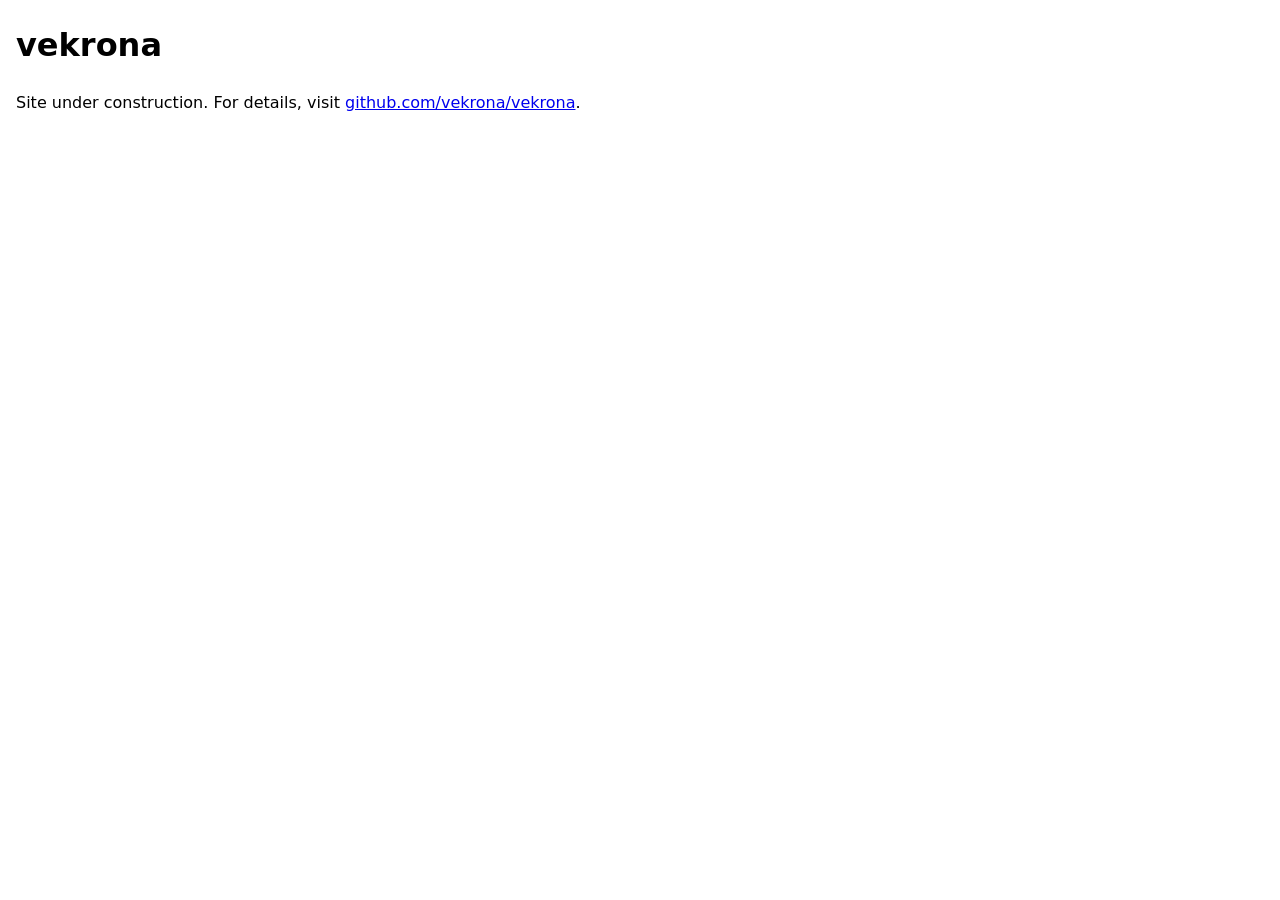
==== index.html @ fc427e29 "Bootstrap static site" ====
<!doctype html>
<html lang="en">
<head>
	<meta charset="utf-8">
	<meta name="viewport" content="width=device-width, initial-scale=1">
	<title>vekrona</title>
	<link rel="stylesheet" href="assets/css/site.css">
</head>
<body>
	<h1>vekrona</h1>
	<p>Site under construction. For details, visit <a href="https://github.com/vekrona/vekrona">github.com/vekrona/vekrona</a>.</p>
</body>
</html>
---- assets/css/site.css ----
:root {
	color-scheme: dark light;
}

body {
	font-family: system-ui, sans-serif;
	margin: 1rem;
	padding: 0;
	line-height: 1.5;
}
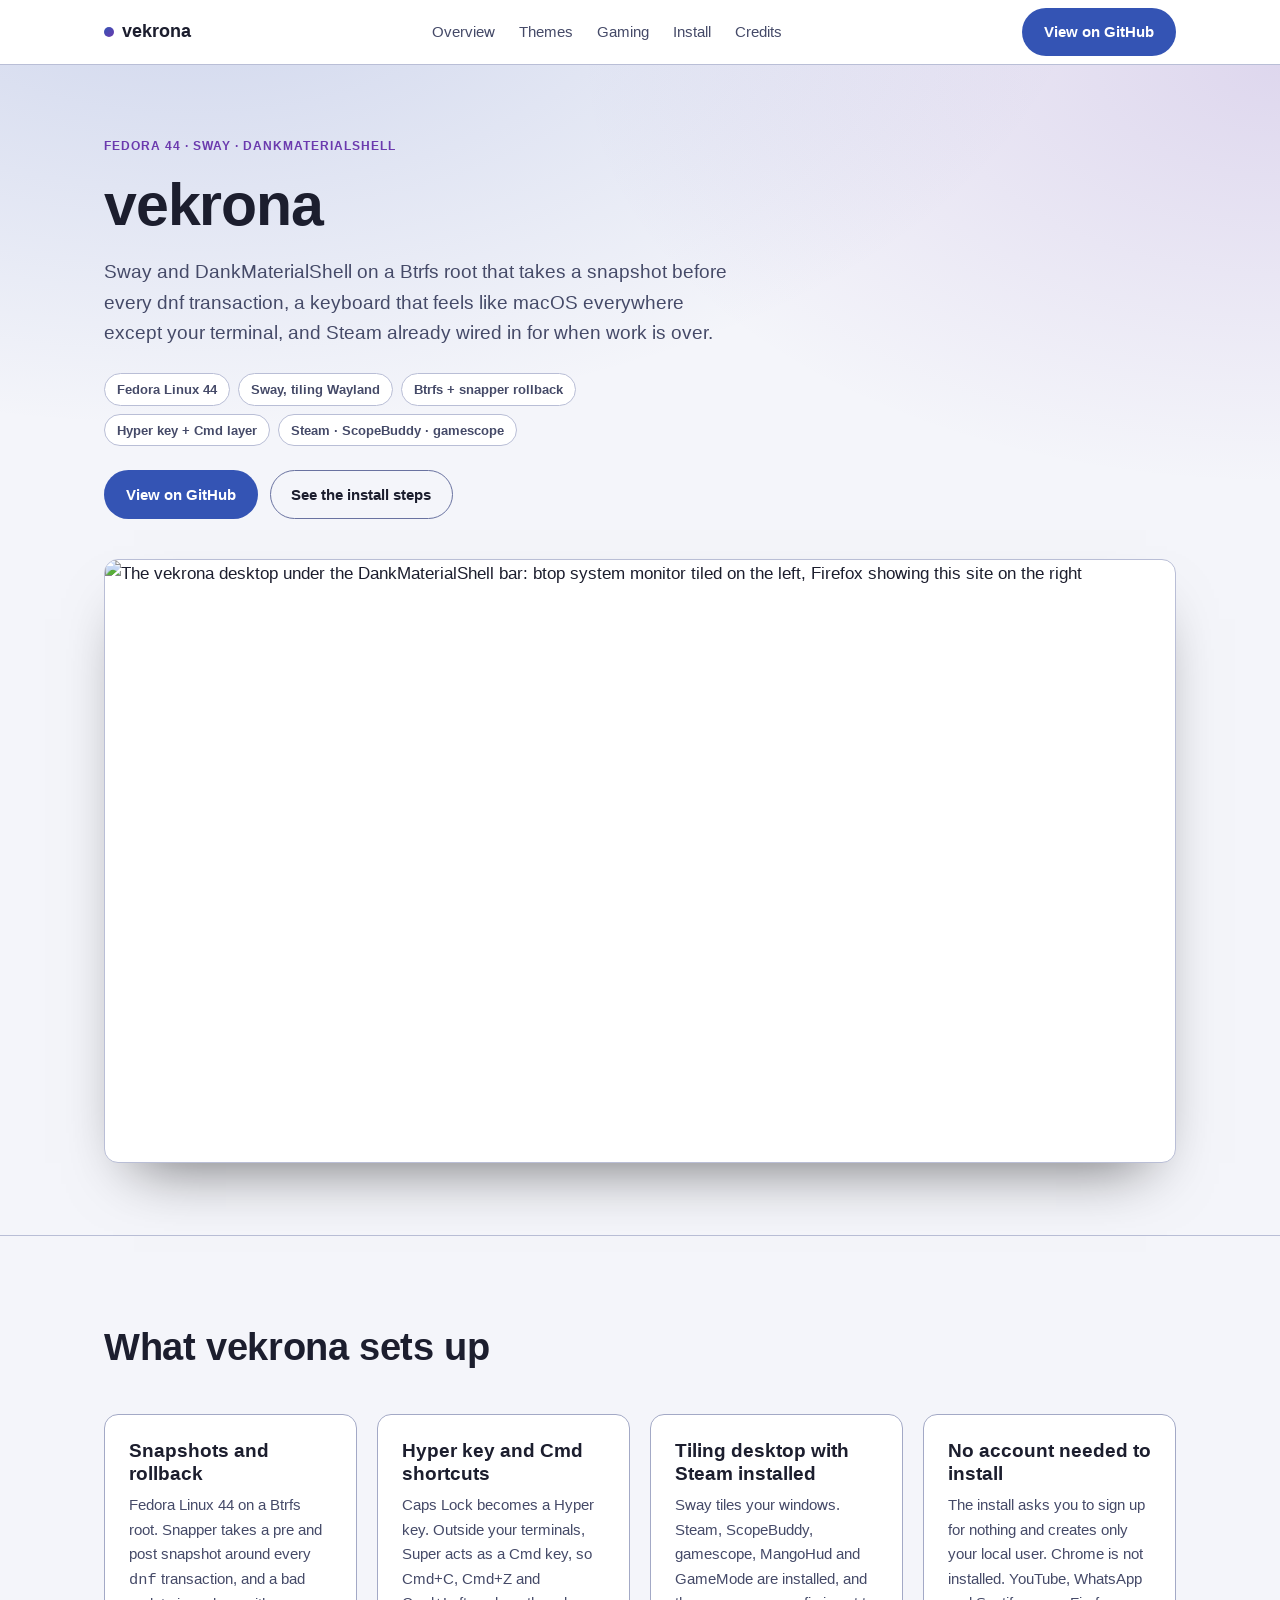
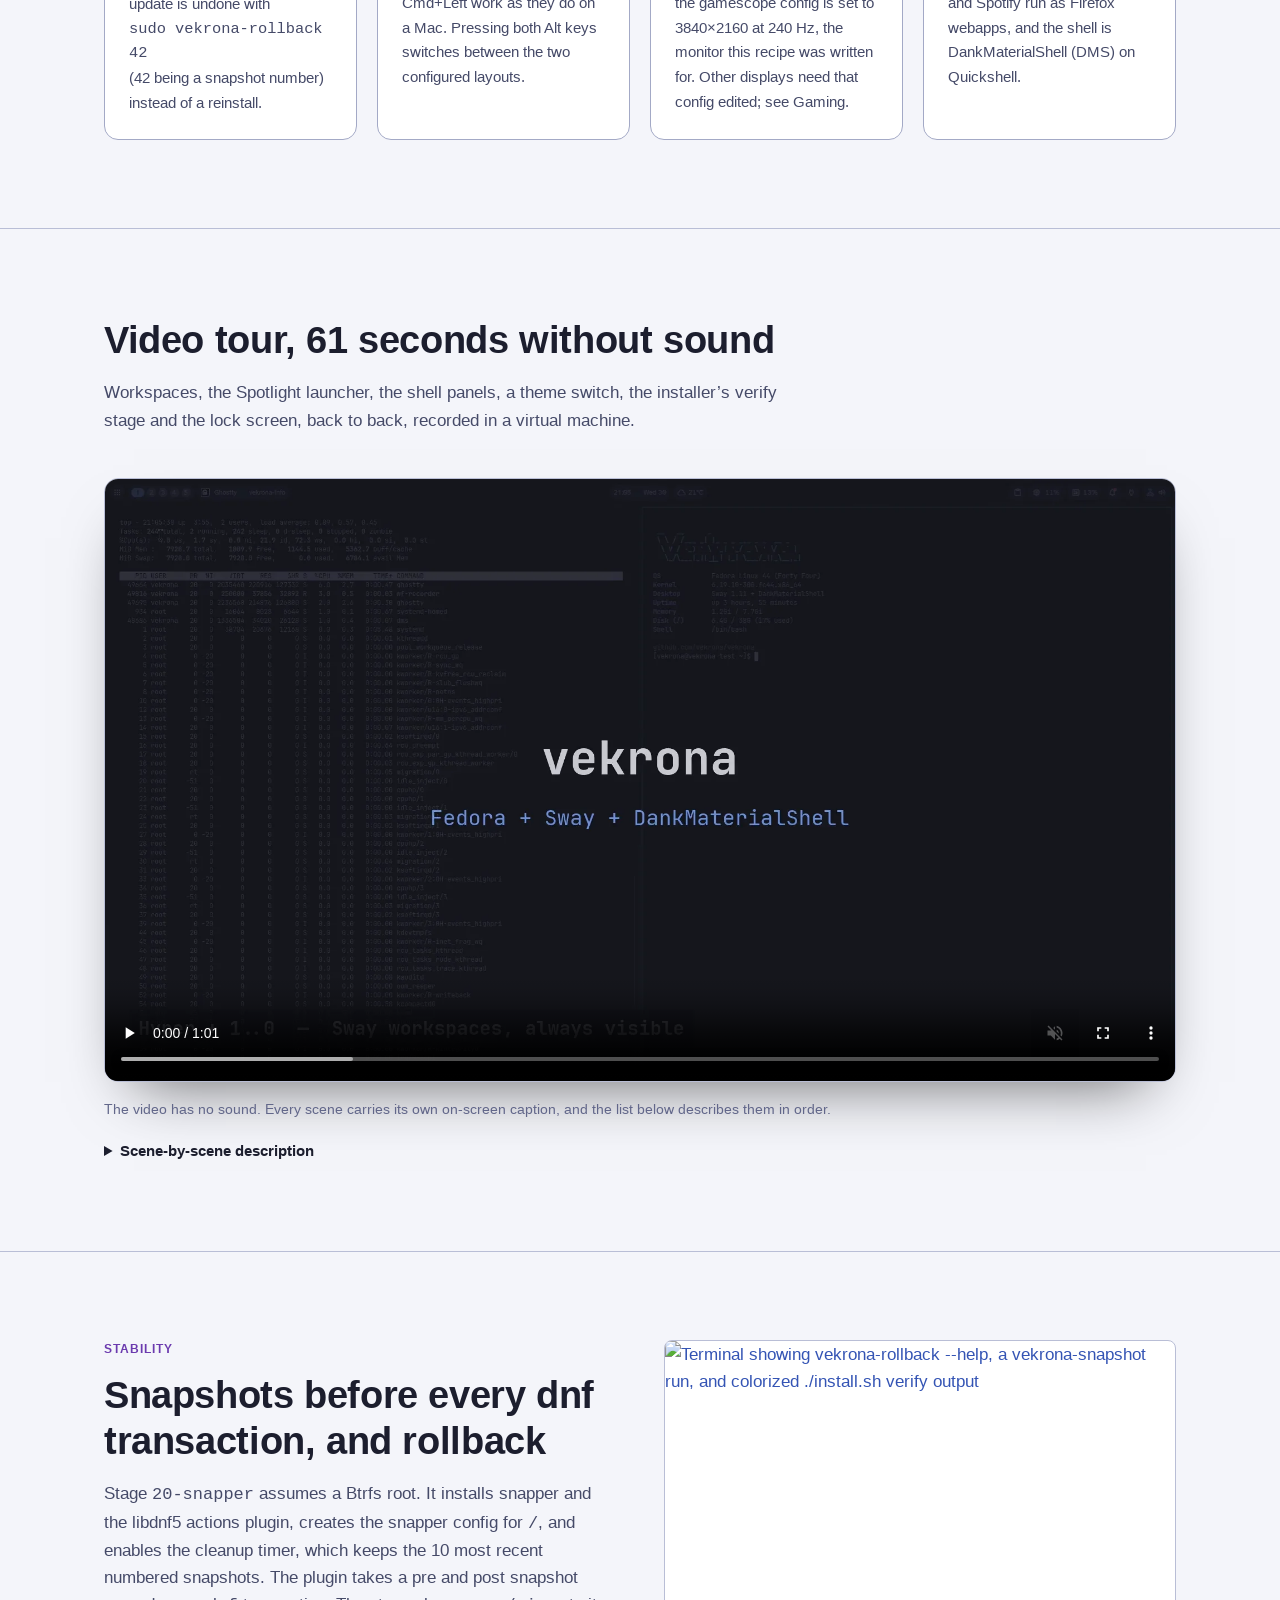
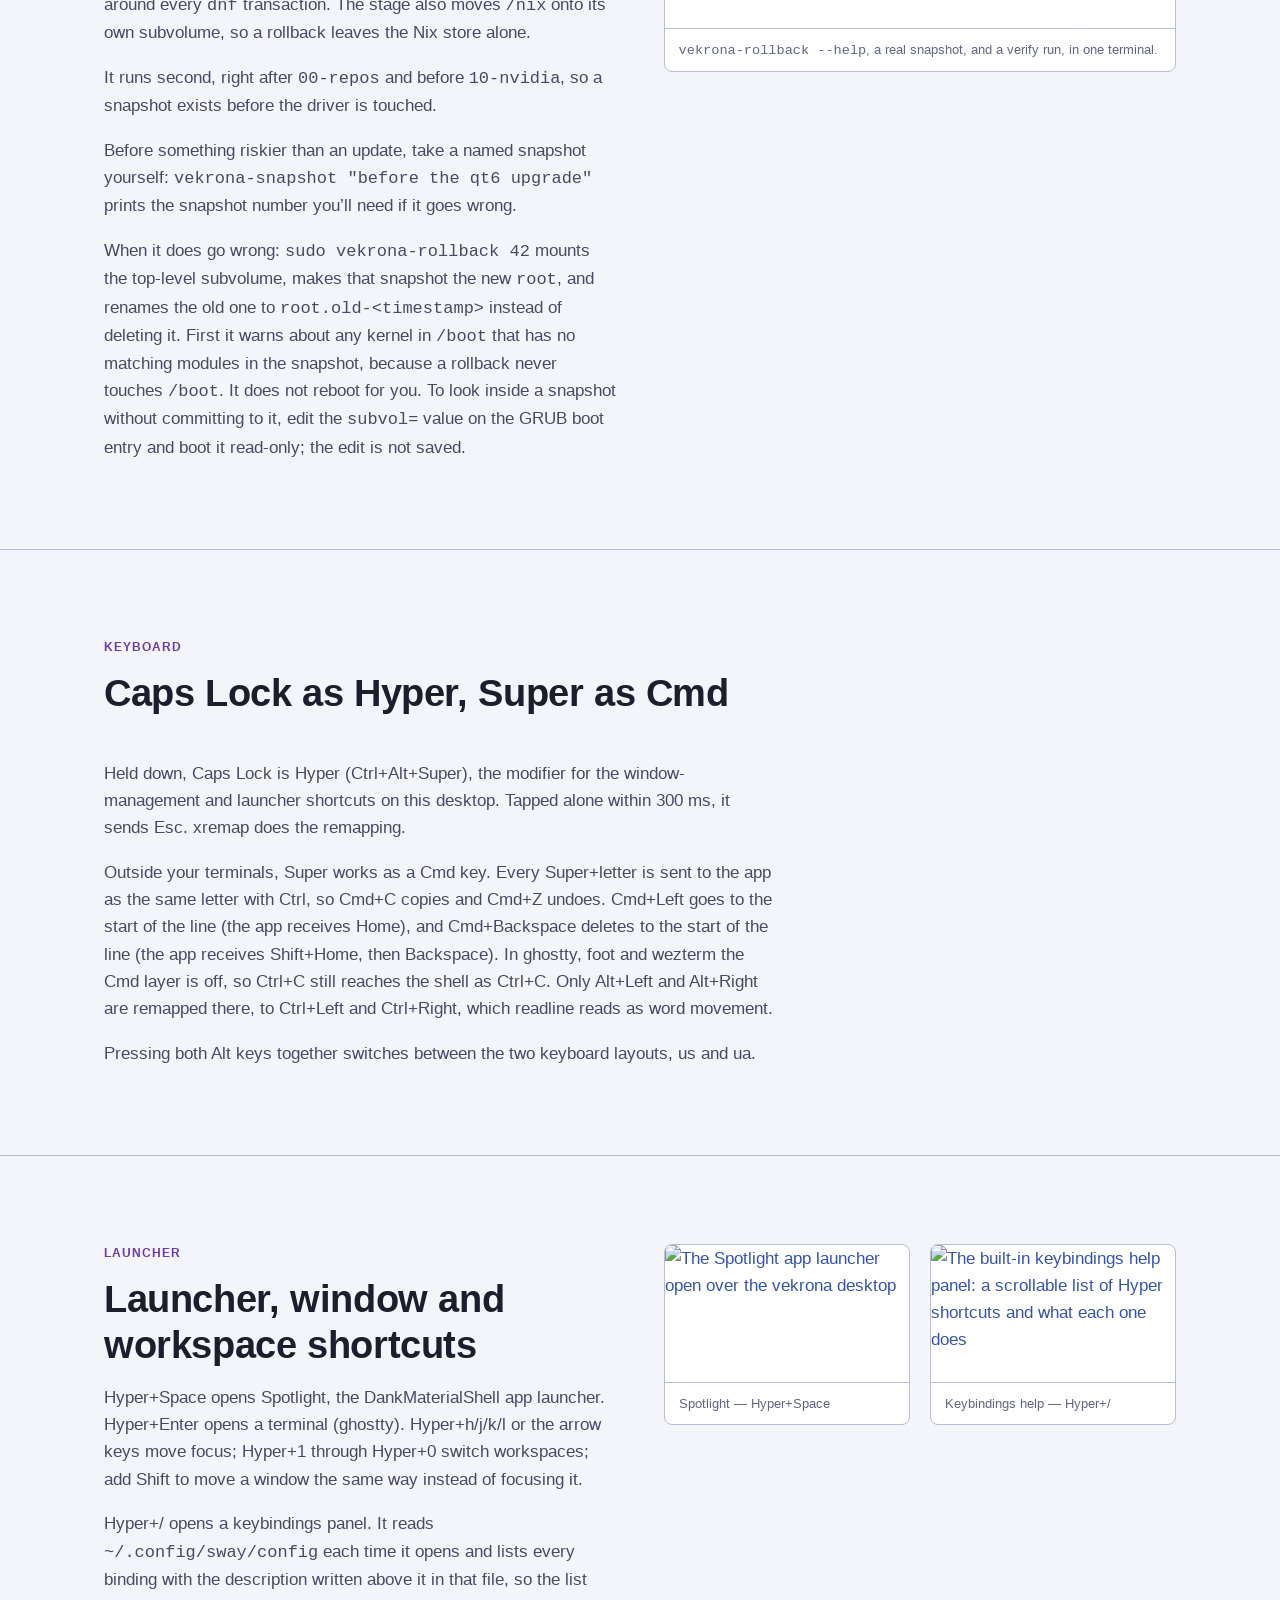
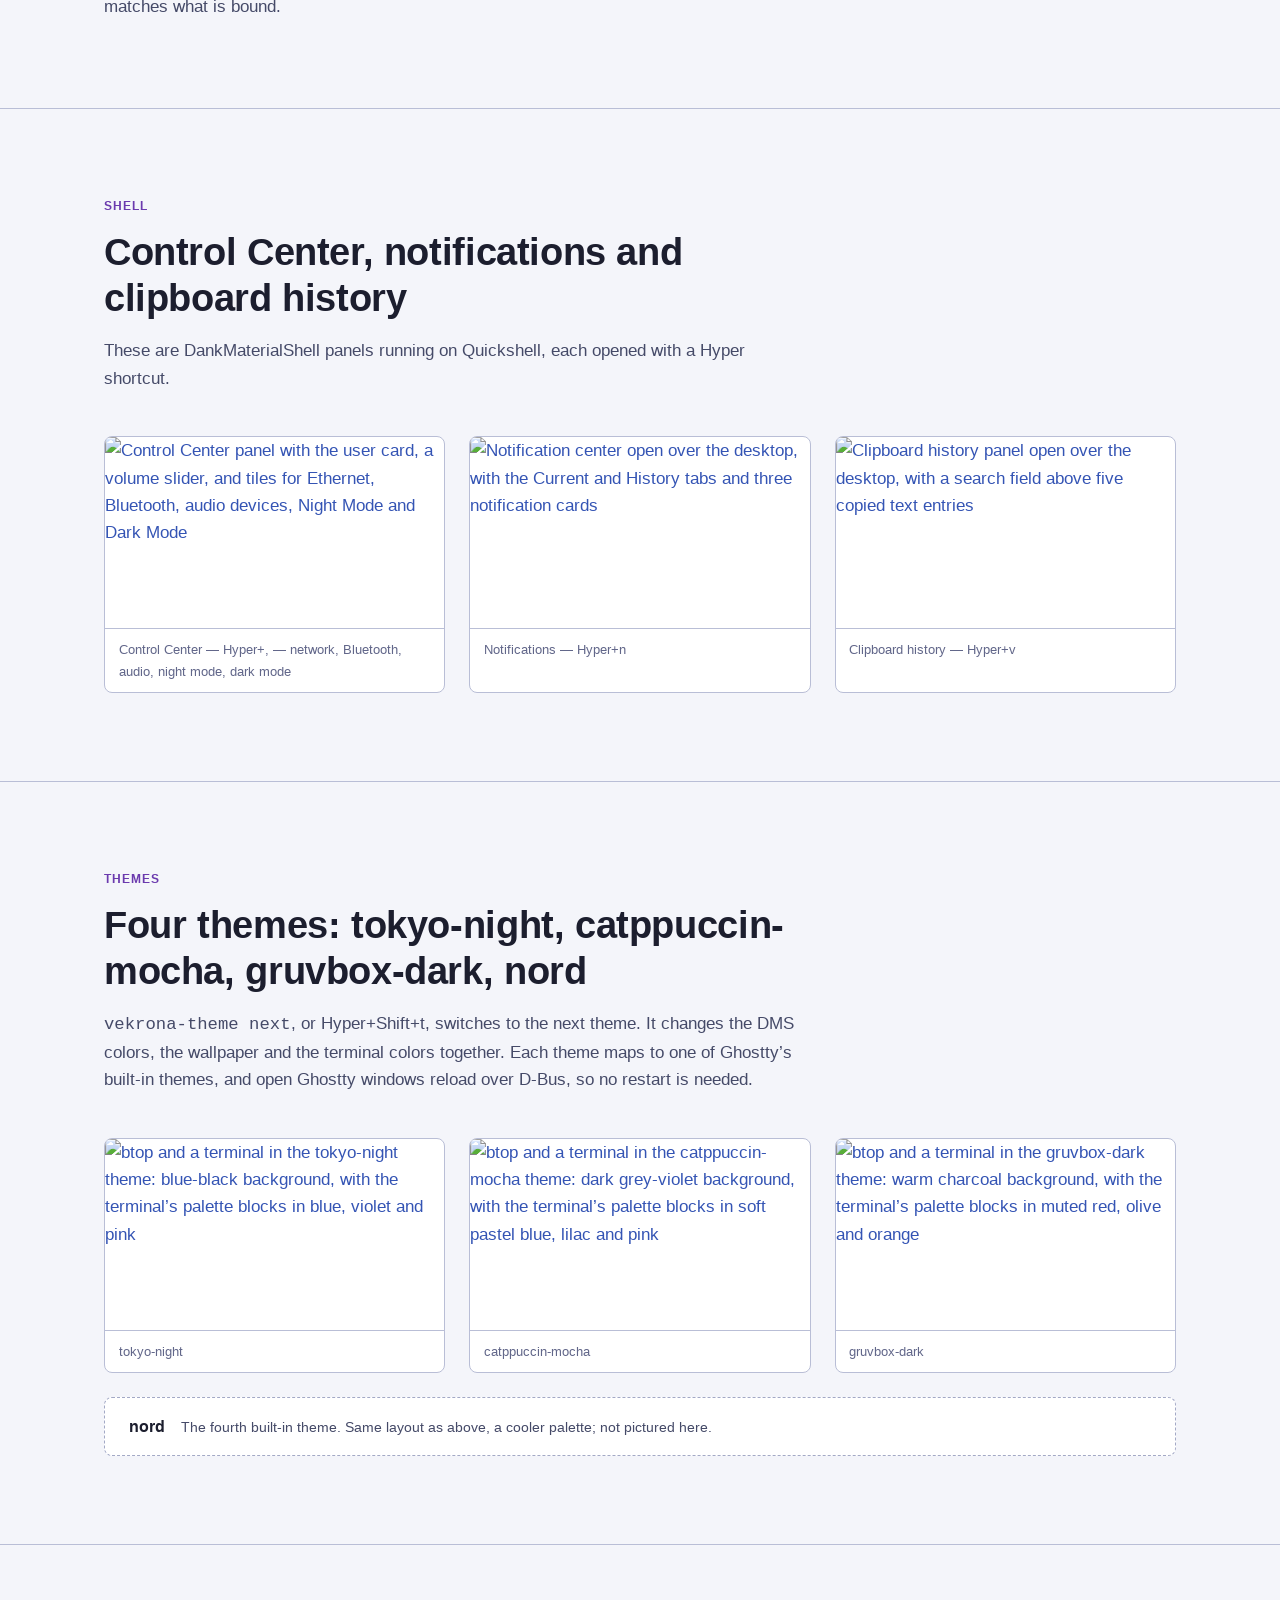
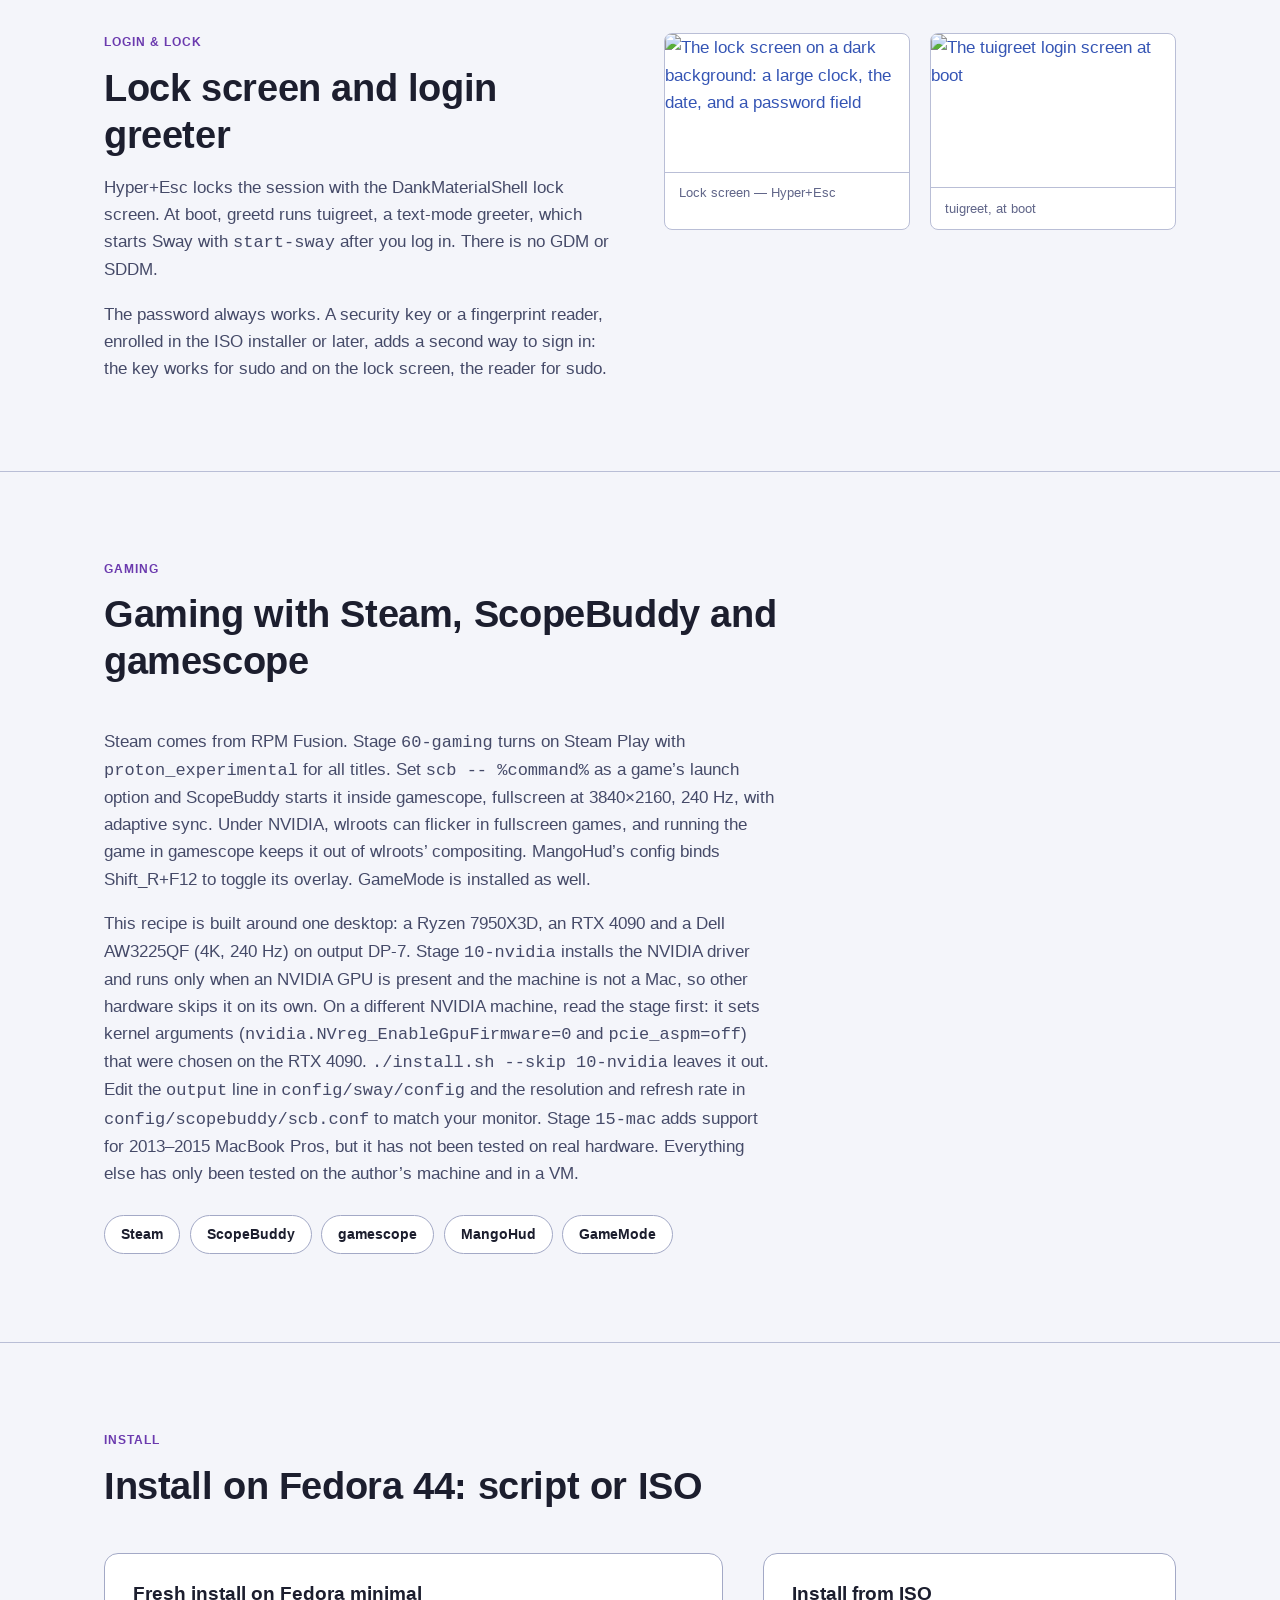
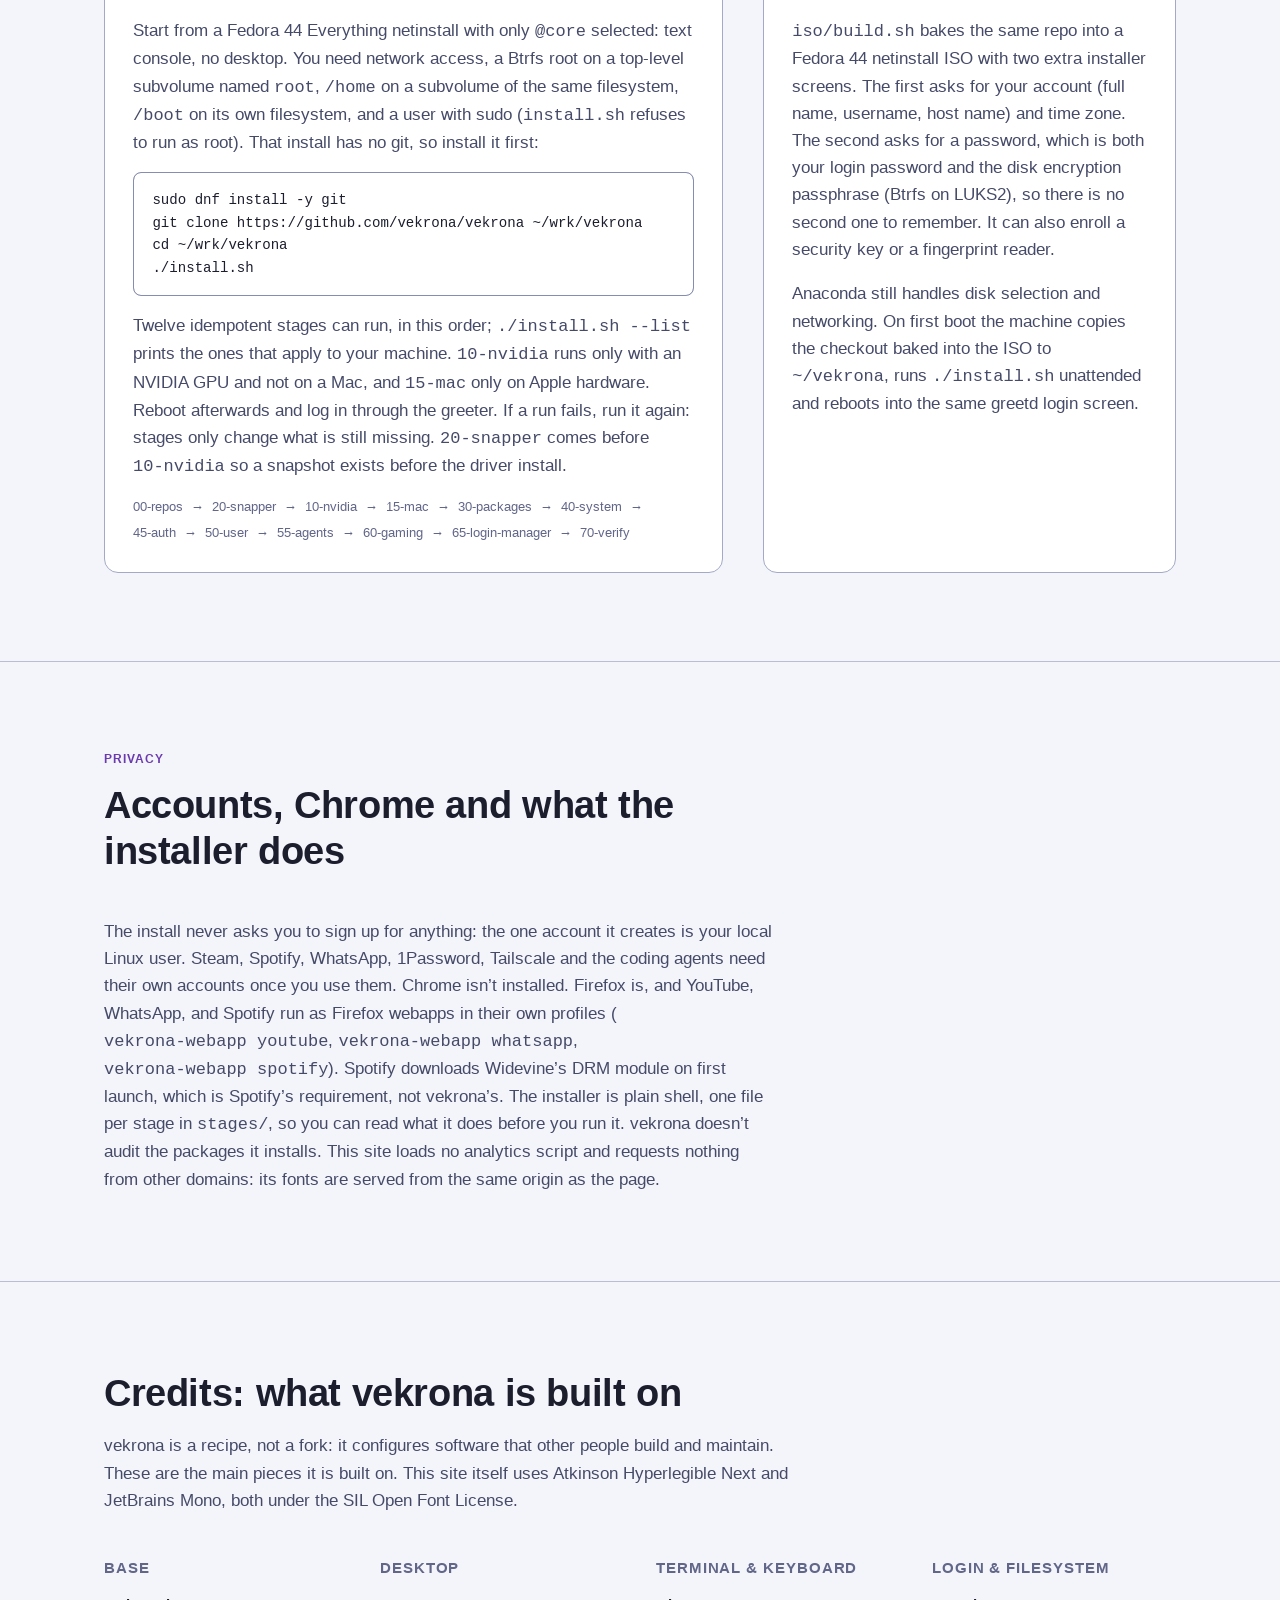
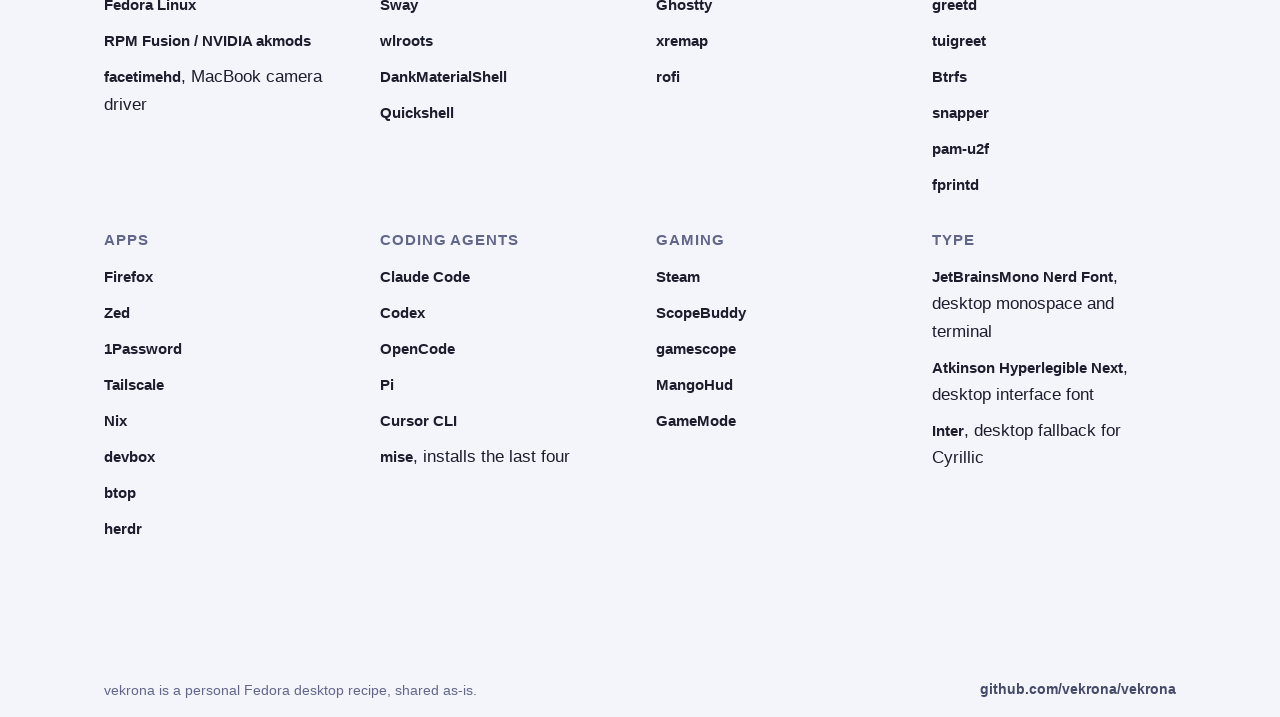
==== commit b4fb679a: "Build the landing page" ====
--- a/index.html
+++ b/index.html
@@ -1,13 +1,555 @@
-<!doctype html>
+<!DOCTYPE html>
 <html lang="en">
 <head>
-	<meta charset="utf-8">
-	<meta name="viewport" content="width=device-width, initial-scale=1">
-	<title>vekrona</title>
-	<link rel="stylesheet" href="assets/css/site.css">
+<meta charset="utf-8">
+<meta name="viewport" content="width=device-width, initial-scale=1">
+<title>vekrona — Fedora Sway desktop for work and gaming</title>
+<meta name="description" content="vekrona is a Fedora 44 desktop on Sway and DankMaterialShell: Btrfs snapshots with one-command rollback, a macOS-style keyboard, Steam ready.">
+<meta name="color-scheme" content="dark light">
+<meta name="theme-color" content="#1a1b26" media="(prefers-color-scheme: dark)">
+<meta name="theme-color" content="#f4f5fa" media="(prefers-color-scheme: light)">
+<link rel="canonical" href="https://vekrona.com/">
+
+<link rel="icon" href="favicon.svg" type="image/svg+xml">
+<link rel="icon" href="favicon.ico" sizes="32x32">
+<link rel="apple-touch-icon" href="apple-touch-icon.png">
+<link rel="manifest" href="site.webmanifest">
+
+<meta property="og:type" content="website">
+<meta property="og:site_name" content="vekrona">
+<meta property="og:locale" content="en_US">
+<meta property="og:title" content="vekrona — Fedora Sway desktop for work and gaming">
+<meta property="og:description" content="Sway and DankMaterialShell on a Btrfs root that takes a snapshot before every dnf transaction, a keyboard that feels like macOS everywhere except your terminal, and Steam already wired in.">
+<meta property="og:url" content="https://vekrona.com/">
+<meta property="og:image" content="https://vekrona.com/assets/img/og.png">
+<meta property="og:image:width" content="1200">
+<meta property="og:image:height" content="630">
+<meta property="og:image:alt" content="Blurred screenshot of the vekrona desktop behind the wordmark “vekrona” and the tagline “Fedora Sway desktop for work and gaming”.">
+<meta name="twitter:card" content="summary_large_image">
+<meta name="twitter:title" content="vekrona — Fedora Sway desktop for work and gaming">
+<meta name="twitter:description" content="Sway and DankMaterialShell on a Btrfs root that takes a snapshot before every dnf transaction, a keyboard that feels like macOS everywhere except your terminal, and Steam already wired in.">
+<meta name="twitter:image" content="https://vekrona.com/assets/img/og.png">
+<meta name="twitter:image:alt" content="Blurred screenshot of the vekrona desktop behind the wordmark “vekrona” and the tagline “Fedora Sway desktop for work and gaming”.">
+
+<link rel="preload" href="assets/fonts/atkinson-hyperlegible-next-latin.woff2" as="font" type="font/woff2" crossorigin>
+<link rel="stylesheet" href="assets/css/site.css">
+<script type="application/ld+json">
+{
+	"@context": "https://schema.org",
+	"@graph": [
+		{
+			"@type": "WebSite",
+			"@id": "https://vekrona.com/#website",
+			"url": "https://vekrona.com/",
+			"name": "vekrona",
+			"inLanguage": "en"
+		},
+		{
+			"@type": "SoftwareApplication",
+			"@id": "https://vekrona.com/#software",
+			"name": "vekrona",
+			"description": "vekrona is a Fedora 44 desktop on Sway and DankMaterialShell: Btrfs snapshots with one-command rollback, a macOS-style keyboard, Steam ready.",
+			"applicationCategory": "DesktopEnhancementApplication",
+			"operatingSystem": "Fedora Linux 44",
+			"url": "https://vekrona.com/",
+			"image": "https://vekrona.com/assets/img/og.png",
+			"license": "https://opensource.org/licenses/MIT",
+			"sameAs": "https://github.com/vekrona/vekrona"
+		},
+		{
+			"@type": "VideoObject",
+			"@id": "https://vekrona.com/#video",
+			"name": "vekrona in 61 seconds",
+			"description": "A silent, captioned tour of the vekrona desktop: workspaces, Spotlight, Control Center, notifications, clipboard history, keybindings help, theme cycling, the installer verify run, and the lock screen.",
+			"thumbnailUrl": "https://vekrona.com/assets/video/poster.webp",
+			"contentUrl": "https://vekrona.com/assets/video/vekrona-promo.mp4",
+			"uploadDate": "2026-10-01",
+			"duration": "PT1M1S"
+		}
+	]
+}
+</script>
 </head>
 <body>
-	<h1>vekrona</h1>
-	<p>Site under construction. For details, visit <a href="https://github.com/vekrona/vekrona">github.com/vekrona/vekrona</a>.</p>
+
+<a class="skip-link" href="#main">Skip to content</a>
+
+<header class="site-header">
+	<nav class="site-nav" aria-label="Main">
+		<div class="container">
+			<a class="brand" href="#top">
+				<span class="dot" aria-hidden="true"></span>
+				vekrona
+			</a>
+			<ul class="nav-links">
+				<li><a href="#overview">Overview</a></li>
+				<li><a href="#themes">Themes</a></li>
+				<li><a href="#gaming">Gaming</a></li>
+				<li><a href="#install">Install</a></li>
+				<li><a href="#credits">Credits</a></li>
+			</ul>
+			<a class="btn btn-primary" href="https://github.com/vekrona/vekrona">View on GitHub</a>
+		</div>
+	</nav>
+</header>
+
+<main id="main">
+
+<section class="hero" id="top" aria-labelledby="top-title">
+	<div class="container">
+		<div class="hero-copy">
+			<span class="eyebrow">Fedora 44 · Sway · DankMaterialShell</span>
+			<h1 id="top-title">vekrona</h1>
+			<p class="lede">Sway and DankMaterialShell on a Btrfs root that takes a snapshot before every dnf transaction, a keyboard that feels like macOS everywhere except your terminal, and Steam already wired in for when work is over.</p>
+			<ul class="hero-tags">
+				<li class="tag">Fedora Linux 44</li>
+				<li class="tag">Sway, tiling Wayland</li>
+				<li class="tag">Btrfs + snapper rollback</li>
+				<li class="tag">Hyper key + Cmd layer</li>
+				<li class="tag">Steam · ScopeBuddy · gamescope</li>
+			</ul>
+			<div class="btn-row">
+				<a class="btn btn-primary" href="https://github.com/vekrona/vekrona">View on GitHub</a>
+				<a class="btn btn-ghost" href="#install">See the install steps</a>
+			</div>
+		</div>
+	</div>
+	<div class="container">
+		<div class="hero-shot">
+			<picture>
+				<source type="image/avif" srcset="assets/img/hero-480.avif 480w, assets/img/hero-768.avif 768w, assets/img/hero-1280.avif 1280w, assets/img/hero.avif 1920w" sizes="(min-width: 70em) 1072px, calc(100vw - 48px)">
+				<img src="assets/img/hero-1280.webp" srcset="assets/img/hero-480.webp 480w, assets/img/hero-768.webp 768w, assets/img/hero-1280.webp 1280w, assets/img/hero.webp 1920w" sizes="(min-width: 70em) 1072px, calc(100vw - 48px)" width="1920" height="1080" alt="The vekrona desktop under the DankMaterialShell bar: btop system monitor tiled on the left, Firefox showing this site on the right" fetchpriority="high">
+			</picture>
+		</div>
+	</div>
+</section>
+
+<section id="overview" aria-labelledby="overview-title">
+	<div class="container">
+		<div class="section-head">
+			<h2 id="overview-title">What vekrona sets up</h2>
+		</div>
+		<div class="pillars">
+			<div class="pillar">
+				<h3>Snapshots and rollback</h3>
+				<p>Fedora Linux 44 on a Btrfs root. Snapper takes a pre and post snapshot around every <code>dnf</code> transaction, and a bad update is undone with <code>sudo vekrona-rollback 42</code> (42 being a snapshot number) instead of a reinstall.</p>
+			</div>
+			<div class="pillar">
+				<h3>Hyper key and Cmd shortcuts</h3>
+				<p>Caps Lock becomes a Hyper key. Outside your terminals, Super acts as a Cmd key, so Cmd+C, Cmd+Z and Cmd+Left work as they do on a Mac. Pressing both Alt keys switches between the two configured layouts.</p>
+			</div>
+			<div class="pillar">
+				<h3>Tiling desktop with Steam installed</h3>
+				<p>Sway tiles your windows. Steam, ScopeBuddy, gamescope, MangoHud and GameMode are installed, and the gamescope config is set to 3840×2160 at 240&nbsp;Hz, the monitor this recipe was written for. Other displays need that config edited; see Gaming.</p>
+			</div>
+			<div class="pillar">
+				<h3>No account needed to install</h3>
+				<p>The install asks you to sign up for nothing and creates only your local user. Chrome is not installed. YouTube, WhatsApp and Spotify run as Firefox webapps, and the shell is DankMaterialShell (DMS) on Quickshell.</p>
+			</div>
+		</div>
+	</div>
+</section>
+
+<section aria-labelledby="watch-title">
+	<div class="container">
+		<div class="section-head">
+			<h2 id="watch-title">Video tour, 61 seconds without sound</h2>
+			<p>Workspaces, the Spotlight launcher, the shell panels, a theme switch, the installer’s verify stage and the lock screen, back to back, recorded in a virtual machine.</p>
+		</div>
+		<div class="video-frame">
+			<video controls muted playsinline preload="metadata" poster="assets/video/poster.webp" width="1920" height="1080">
+				<source src="assets/video/vekrona-promo.webm" type="video/webm">
+				<source src="assets/video/vekrona-promo.mp4" type="video/mp4">
+				Your browser can’t play this video. <a href="assets/video/vekrona-promo.mp4">Download it instead</a>.
+			</video>
+		</div>
+		<p class="video-note">The video has no sound. Every scene carries its own on-screen caption, and the list below describes them in order.</p>
+		<details class="video-text">
+			<summary>Scene-by-scene description</summary>
+			<ol>
+				<li>Title card: “vekrona”, “Fedora + Sway + DankMaterialShell”.</li>
+				<li>The desktop with the bar on top; Hyper+2 switches to an empty workspace and Hyper+1 back. Caption: “Hyper + 1..0 — Sway workspaces, always visible”.</li>
+				<li>The Spotlight launcher opens. Caption: “Hyper + Space — Spotlight”.</li>
+				<li>The Control Center panel opens. Caption: “Hyper + , — Control Center”.</li>
+				<li>The notification center opens. Caption: “Hyper + N — Notifications”.</li>
+				<li>The clipboard history panel opens. Caption: “Hyper + V — Clipboard history”.</li>
+				<li>The keybindings help panel opens. Caption: “Hyper + / — Keybindings help”.</li>
+				<li>btop and a terminal change theme, one after another. Caption: “Hyper + Shift + T — Cycle themes”.</li>
+				<li>A terminal runs the installer’s verify stage and leaves out the NVIDIA stage. Caption: “./install.sh --skip 10-nvidia 70 — Verify stage”.</li>
+				<li>The lock screen: a password is typed and the session unlocks. Caption: “Hyper + Escape — Lock screen”.</li>
+				<li>End card: “github.com/vekrona/vekrona”, “Fedora 44 · Sway · DankMaterialShell”.</li>
+			</ol>
+		</details>
+	</div>
+</section>
+
+<section aria-labelledby="stability-title">
+	<div class="container">
+		<div class="feature feature-split">
+			<div>
+				<span class="eyebrow">Stability</span>
+				<h2 id="stability-title">Snapshots before every dnf transaction, and rollback</h2>
+				<div class="prose">
+					<p>Stage <code>20-snapper</code> assumes a Btrfs root. It installs snapper and the libdnf5 actions plugin, creates the snapper config for <code>/</code>, and enables the cleanup timer, which keeps the 10 most recent numbered snapshots. The plugin takes a pre and post snapshot around every <code>dnf</code> transaction. The stage also moves <code>/nix</code> onto its own subvolume, so a rollback leaves the Nix store alone.</p>
+					<p>It runs second, right after <code>00-repos</code> and before <code>10-nvidia</code>, so a snapshot exists before the driver is touched.</p>
+					<p>Before something riskier than an update, take a named snapshot yourself: <code>vekrona-snapshot "before the qt6 upgrade"</code> prints the snapshot number you’ll need if it goes wrong.</p>
+					<p>When it does go wrong: <code>sudo vekrona-rollback 42</code> mounts the top-level subvolume, makes that snapshot the new <code>root</code>, and renames the old one to <code>root.old-&lt;timestamp&gt;</code> instead of deleting it. First it warns about any kernel in <code>/boot</code> that has no matching modules in the snapshot, because a rollback never touches <code>/boot</code>. It does not reboot for you. To look inside a snapshot without committing to it, edit the <code>subvol=</code> value on the GRUB boot entry and boot it read-only; the edit is not saved.</p>
+				</div>
+			</div>
+			<figure class="shot">
+				<a href="assets/img/terminal-ops.webp">
+					<picture>
+						<source type="image/avif" srcset="assets/img/terminal-ops-480.avif 480w, assets/img/terminal-ops-768.avif 768w, assets/img/terminal-ops-1280.avif 1280w, assets/img/terminal-ops.avif 1920w" sizes="(min-width: 70em) 512px, (min-width: 56.25em) calc((100vw - 96px) / 2), calc(100vw - 48px)">
+						<img src="assets/img/terminal-ops-768.webp" srcset="assets/img/terminal-ops-480.webp 480w, assets/img/terminal-ops-768.webp 768w, assets/img/terminal-ops-1280.webp 1280w, assets/img/terminal-ops.webp 1920w" sizes="(min-width: 70em) 512px, (min-width: 56.25em) calc((100vw - 96px) / 2), calc(100vw - 48px)" width="1920" height="1080" alt="Terminal showing vekrona-rollback --help, a vekrona-snapshot run, and colorized ./install.sh verify output" loading="lazy" decoding="async">
+					</picture>
+				</a>
+				<figcaption><code>vekrona-rollback --help</code>, a real snapshot, and a verify run, in one terminal.</figcaption>
+			</figure>
+		</div>
+	</div>
+</section>
+
+<section aria-labelledby="keyboard-title">
+	<div class="container">
+		<div class="section-head">
+			<span class="eyebrow">Keyboard</span>
+			<h2 id="keyboard-title">Caps Lock as Hyper, Super as Cmd</h2>
+		</div>
+		<div class="prose">
+			<p>Held down, Caps Lock is Hyper (Ctrl+Alt+Super), the modifier for the window-management and launcher shortcuts on this desktop. Tapped alone within 300&nbsp;ms, it sends Esc. xremap does the remapping.</p>
+			<p>Outside your terminals, Super works as a Cmd key. Every Super+letter is sent to the app as the same letter with Ctrl, so Cmd+C copies and Cmd+Z undoes. Cmd+Left goes to the start of the line (the app receives Home), and Cmd+Backspace deletes to the start of the line (the app receives Shift+Home, then Backspace). In ghostty, foot and wezterm the Cmd layer is off, so Ctrl+C still reaches the shell as Ctrl+C. Only Alt+Left and Alt+Right are remapped there, to Ctrl+Left and Ctrl+Right, which readline reads as word movement.</p>
+			<p>Pressing both Alt keys together switches between the two keyboard layouts, us and ua.</p>
+		</div>
+	</div>
+</section>
+
+<section aria-labelledby="hyper-title">
+	<div class="container">
+		<div class="feature feature-split">
+			<div>
+				<span class="eyebrow">Launcher</span>
+				<h2 id="hyper-title">Launcher, window and workspace shortcuts</h2>
+				<div class="prose">
+					<p>Hyper+Space opens Spotlight, the DankMaterialShell app launcher. Hyper+Enter opens a terminal (ghostty). Hyper+h/j/k/l or the arrow keys move focus; Hyper+1 through Hyper+0 switch workspaces; add Shift to move a window the same way instead of focusing it.</p>
+					<p>Hyper+/ opens a keybindings panel. It reads <code>~/.config/sway/config</code> each time it opens and lists every binding with the description written above it in that file, so the list matches what is bound.</p>
+				</div>
+			</div>
+			<div class="shots two">
+				<figure class="shot">
+					<a href="assets/img/spotlight.webp" data-avif="assets/img/spotlight.avif">
+						<picture>
+							<source type="image/avif" srcset="assets/img/spotlight-480.avif 480w, assets/img/spotlight-768.avif 768w, assets/img/spotlight-1280.avif 1280w, assets/img/spotlight.avif 1920w" sizes="(min-width: 70em) 246px, (min-width: 56.25em) calc((100vw - 136px) / 4), (min-width: 38.75em) calc((100vw - 68px) / 2), calc(100vw - 48px)">
+							<img src="assets/img/spotlight-768.webp" srcset="assets/img/spotlight-480.webp 480w, assets/img/spotlight-768.webp 768w, assets/img/spotlight-1280.webp 1280w, assets/img/spotlight.webp 1920w" sizes="(min-width: 70em) 246px, (min-width: 56.25em) calc((100vw - 136px) / 4), (min-width: 38.75em) calc((100vw - 68px) / 2), calc(100vw - 48px)" width="1920" height="1080" alt="The Spotlight app launcher open over the vekrona desktop" loading="lazy" decoding="async">
+						</picture>
+					</a>
+					<figcaption>Spotlight — Hyper+Space</figcaption>
+				</figure>
+				<figure class="shot">
+					<a href="assets/img/keybindings.webp" data-avif="assets/img/keybindings.avif">
+						<picture>
+							<source type="image/avif" srcset="assets/img/keybindings-480.avif 480w, assets/img/keybindings-768.avif 768w, assets/img/keybindings-1280.avif 1280w, assets/img/keybindings.avif 1920w" sizes="(min-width: 70em) 246px, (min-width: 56.25em) calc((100vw - 136px) / 4), (min-width: 38.75em) calc((100vw - 68px) / 2), calc(100vw - 48px)">
+							<img src="assets/img/keybindings-768.webp" srcset="assets/img/keybindings-480.webp 480w, assets/img/keybindings-768.webp 768w, assets/img/keybindings-1280.webp 1280w, assets/img/keybindings.webp 1920w" sizes="(min-width: 70em) 246px, (min-width: 56.25em) calc((100vw - 136px) / 4), (min-width: 38.75em) calc((100vw - 68px) / 2), calc(100vw - 48px)" width="1920" height="1080" alt="The built-in keybindings help panel: a scrollable list of Hyper shortcuts and what each one does" loading="lazy" decoding="async">
+						</picture>
+					</a>
+					<figcaption>Keybindings help — Hyper+/</figcaption>
+				</figure>
+			</div>
+		</div>
+	</div>
+</section>
+
+<section aria-labelledby="panels-title">
+	<div class="container">
+		<div class="section-head">
+			<span class="eyebrow">Shell</span>
+			<h2 id="panels-title">Control Center, notifications and clipboard history</h2>
+			<p>These are DankMaterialShell panels running on Quickshell, each opened with a Hyper shortcut.</p>
+		</div>
+		<div class="gallery">
+			<figure class="shot">
+				<a href="assets/img/control-center.webp" data-avif="assets/img/control-center.avif">
+					<picture>
+						<source type="image/avif" srcset="assets/img/control-center-480.avif 480w, assets/img/control-center-768.avif 768w, assets/img/control-center-1280.avif 1280w, assets/img/control-center.avif 1920w" sizes="(min-width: 70em) 342px, (min-width: 54.75em) calc((100vw - 96px) / 3), (min-width: 37em) calc((100vw - 72px) / 2), calc(100vw - 48px)">
+						<img src="assets/img/control-center-768.webp" srcset="assets/img/control-center-480.webp 480w, assets/img/control-center-768.webp 768w, assets/img/control-center-1280.webp 1280w, assets/img/control-center.webp 1920w" sizes="(min-width: 70em) 342px, (min-width: 54.75em) calc((100vw - 96px) / 3), (min-width: 37em) calc((100vw - 72px) / 2), calc(100vw - 48px)" width="1920" height="1080" alt="Control Center panel with the user card, a volume slider, and tiles for Ethernet, Bluetooth, audio devices, Night Mode and Dark Mode" loading="lazy" decoding="async">
+					</picture>
+				</a>
+				<figcaption>Control Center — Hyper+, — network, Bluetooth, audio, night mode, dark mode</figcaption>
+			</figure>
+			<figure class="shot">
+				<a href="assets/img/notifications.webp" data-avif="assets/img/notifications.avif">
+					<picture>
+						<source type="image/avif" srcset="assets/img/notifications-480.avif 480w, assets/img/notifications-768.avif 768w, assets/img/notifications-1280.avif 1280w, assets/img/notifications.avif 1920w" sizes="(min-width: 70em) 342px, (min-width: 54.75em) calc((100vw - 96px) / 3), (min-width: 37em) calc((100vw - 72px) / 2), calc(100vw - 48px)">
+						<img src="assets/img/notifications-768.webp" srcset="assets/img/notifications-480.webp 480w, assets/img/notifications-768.webp 768w, assets/img/notifications-1280.webp 1280w, assets/img/notifications.webp 1920w" sizes="(min-width: 70em) 342px, (min-width: 54.75em) calc((100vw - 96px) / 3), (min-width: 37em) calc((100vw - 72px) / 2), calc(100vw - 48px)" width="1920" height="1080" alt="Notification center open over the desktop, with the Current and History tabs and three notification cards" loading="lazy" decoding="async">
+					</picture>
+				</a>
+				<figcaption>Notifications — Hyper+n</figcaption>
+			</figure>
+			<figure class="shot">
+				<a href="assets/img/clipboard.webp" data-avif="assets/img/clipboard.avif">
+					<picture>
+						<source type="image/avif" srcset="assets/img/clipboard-480.avif 480w, assets/img/clipboard-768.avif 768w, assets/img/clipboard-1280.avif 1280w, assets/img/clipboard.avif 1920w" sizes="(min-width: 70em) 342px, (min-width: 54.75em) calc((100vw - 96px) / 3), (min-width: 37em) calc((100vw - 72px) / 2), calc(100vw - 48px)">
+						<img src="assets/img/clipboard-768.webp" srcset="assets/img/clipboard-480.webp 480w, assets/img/clipboard-768.webp 768w, assets/img/clipboard-1280.webp 1280w, assets/img/clipboard.webp 1920w" sizes="(min-width: 70em) 342px, (min-width: 54.75em) calc((100vw - 96px) / 3), (min-width: 37em) calc((100vw - 72px) / 2), calc(100vw - 48px)" width="1920" height="1080" alt="Clipboard history panel open over the desktop, with a search field above five copied text entries" loading="lazy" decoding="async">
+					</picture>
+				</a>
+				<figcaption>Clipboard history — Hyper+v</figcaption>
+			</figure>
+		</div>
+	</div>
+</section>
+
+<section id="themes" aria-labelledby="themes-title">
+	<div class="container">
+		<div class="section-head">
+			<span class="eyebrow">Themes</span>
+			<h2 id="themes-title">Four themes: tokyo-night, catppuccin-mocha, gruvbox-dark, nord</h2>
+			<p><code>vekrona-theme next</code>, or Hyper+Shift+t, switches to the next theme. It changes the DMS colors, the wallpaper and the terminal colors together. Each theme maps to one of Ghostty’s built-in themes, and open Ghostty windows reload over D-Bus, so no restart is needed.</p>
+		</div>
+		<div class="gallery">
+			<figure class="shot">
+				<a href="assets/img/theme-tokyo-night.webp">
+					<picture>
+						<source type="image/avif" srcset="assets/img/theme-tokyo-night-480.avif 480w, assets/img/theme-tokyo-night-768.avif 768w, assets/img/theme-tokyo-night-1280.avif 1280w, assets/img/theme-tokyo-night.avif 1920w" sizes="(min-width: 70em) 342px, (min-width: 54.75em) calc((100vw - 96px) / 3), (min-width: 37em) calc((100vw - 72px) / 2), calc(100vw - 48px)">
+						<img src="assets/img/theme-tokyo-night-768.webp" srcset="assets/img/theme-tokyo-night-480.webp 480w, assets/img/theme-tokyo-night-768.webp 768w, assets/img/theme-tokyo-night-1280.webp 1280w, assets/img/theme-tokyo-night.webp 1920w" sizes="(min-width: 70em) 342px, (min-width: 54.75em) calc((100vw - 96px) / 3), (min-width: 37em) calc((100vw - 72px) / 2), calc(100vw - 48px)" width="1920" height="1080" alt="btop and a terminal in the tokyo-night theme: blue-black background, with the terminal’s palette blocks in blue, violet and pink" loading="lazy" decoding="async">
+					</picture>
+				</a>
+				<figcaption>tokyo-night</figcaption>
+			</figure>
+			<figure class="shot">
+				<a href="assets/img/theme-catppuccin-mocha.webp">
+					<picture>
+						<source type="image/avif" srcset="assets/img/theme-catppuccin-mocha-480.avif 480w, assets/img/theme-catppuccin-mocha-768.avif 768w, assets/img/theme-catppuccin-mocha-1280.avif 1280w, assets/img/theme-catppuccin-mocha.avif 1920w" sizes="(min-width: 70em) 342px, (min-width: 54.75em) calc((100vw - 96px) / 3), (min-width: 37em) calc((100vw - 72px) / 2), calc(100vw - 48px)">
+						<img src="assets/img/theme-catppuccin-mocha-768.webp" srcset="assets/img/theme-catppuccin-mocha-480.webp 480w, assets/img/theme-catppuccin-mocha-768.webp 768w, assets/img/theme-catppuccin-mocha-1280.webp 1280w, assets/img/theme-catppuccin-mocha.webp 1920w" sizes="(min-width: 70em) 342px, (min-width: 54.75em) calc((100vw - 96px) / 3), (min-width: 37em) calc((100vw - 72px) / 2), calc(100vw - 48px)" width="1920" height="1080" alt="btop and a terminal in the catppuccin-mocha theme: dark grey-violet background, with the terminal’s palette blocks in soft pastel blue, lilac and pink" loading="lazy" decoding="async">
+					</picture>
+				</a>
+				<figcaption>catppuccin-mocha</figcaption>
+			</figure>
+			<figure class="shot">
+				<a href="assets/img/theme-gruvbox-dark.webp">
+					<picture>
+						<source type="image/avif" srcset="assets/img/theme-gruvbox-dark-480.avif 480w, assets/img/theme-gruvbox-dark-768.avif 768w, assets/img/theme-gruvbox-dark-1280.avif 1280w, assets/img/theme-gruvbox-dark.avif 1920w" sizes="(min-width: 70em) 342px, (min-width: 54.75em) calc((100vw - 96px) / 3), (min-width: 37em) calc((100vw - 72px) / 2), calc(100vw - 48px)">
+						<img src="assets/img/theme-gruvbox-dark-768.webp" srcset="assets/img/theme-gruvbox-dark-480.webp 480w, assets/img/theme-gruvbox-dark-768.webp 768w, assets/img/theme-gruvbox-dark-1280.webp 1280w, assets/img/theme-gruvbox-dark.webp 1920w" sizes="(min-width: 70em) 342px, (min-width: 54.75em) calc((100vw - 96px) / 3), (min-width: 37em) calc((100vw - 72px) / 2), calc(100vw - 48px)" width="1920" height="1080" alt="btop and a terminal in the gruvbox-dark theme: warm charcoal background, with the terminal’s palette blocks in muted red, olive and orange" loading="lazy" decoding="async">
+					</picture>
+				</a>
+				<figcaption>gruvbox-dark</figcaption>
+			</figure>
+			<div class="swatch-card">
+				<strong>nord</strong>
+				The fourth built-in theme. Same layout as above, a cooler palette; not pictured here.
+			</div>
+		</div>
+	</div>
+</section>
+
+<section aria-labelledby="security-title">
+	<div class="container">
+		<div class="feature feature-split">
+			<div>
+				<span class="eyebrow">Login &amp; lock</span>
+				<h2 id="security-title">Lock screen and login greeter</h2>
+				<div class="prose">
+					<p>Hyper+Esc locks the session with the DankMaterialShell lock screen. At boot, greetd runs tuigreet, a text-mode greeter, which starts Sway with <code>start-sway</code> after you log in. There is no GDM or SDDM.</p>
+					<p>The password always works. A security key or a fingerprint reader, enrolled in the ISO installer or later, adds a second way to sign in: the key works for sudo and on the lock screen, the reader for sudo.</p>
+				</div>
+			</div>
+			<div class="shots two">
+				<figure class="shot">
+					<a href="assets/img/lock.webp" data-avif="assets/img/lock.avif">
+						<picture>
+							<source type="image/avif" srcset="assets/img/lock-480.avif 480w, assets/img/lock-768.avif 768w, assets/img/lock-1280.avif 1280w, assets/img/lock.avif 1920w" sizes="(min-width: 70em) 246px, (min-width: 56.25em) calc((100vw - 136px) / 4), (min-width: 38.75em) calc((100vw - 68px) / 2), calc(100vw - 48px)">
+							<img src="assets/img/lock-768.webp" srcset="assets/img/lock-480.webp 480w, assets/img/lock-768.webp 768w, assets/img/lock-1280.webp 1280w, assets/img/lock.webp 1920w" sizes="(min-width: 70em) 246px, (min-width: 56.25em) calc((100vw - 136px) / 4), (min-width: 38.75em) calc((100vw - 68px) / 2), calc(100vw - 48px)" width="1920" height="1080" alt="The lock screen on a dark background: a large clock, the date, and a password field" loading="lazy" decoding="async">
+						</picture>
+					</a>
+					<figcaption>Lock screen — Hyper+Esc</figcaption>
+				</figure>
+				<figure class="shot">
+					<a href="assets/img/greeter.webp">
+						<picture>
+							<source type="image/avif" srcset="assets/img/greeter-480.avif 480w, assets/img/greeter-768.avif 768w, assets/img/greeter.avif 1280w" sizes="(min-width: 70em) 246px, (min-width: 56.25em) calc((100vw - 136px) / 4), (min-width: 38.75em) calc((100vw - 68px) / 2), calc(100vw - 48px)">
+							<img src="assets/img/greeter-768.webp" srcset="assets/img/greeter-480.webp 480w, assets/img/greeter-768.webp 768w, assets/img/greeter.webp 1280w" sizes="(min-width: 70em) 246px, (min-width: 56.25em) calc((100vw - 136px) / 4), (min-width: 38.75em) calc((100vw - 68px) / 2), calc(100vw - 48px)" width="1280" height="800" alt="The tuigreet login screen at boot" loading="lazy" decoding="async">
+						</picture>
+					</a>
+					<figcaption>tuigreet, at boot</figcaption>
+				</figure>
+			</div>
+		</div>
+	</div>
+</section>
+
+<section id="gaming" aria-labelledby="gaming-title">
+	<div class="container">
+		<div class="section-head">
+			<span class="eyebrow">Gaming</span>
+			<h2 id="gaming-title">Gaming with Steam, ScopeBuddy and gamescope</h2>
+		</div>
+		<div class="prose">
+			<p>Steam comes from RPM Fusion. Stage <code>60-gaming</code> turns on Steam Play with <code>proton_experimental</code> for all titles. Set <code>scb -- %command%</code> as a game’s launch option and ScopeBuddy starts it inside gamescope, fullscreen at 3840×2160, 240&nbsp;Hz, with adaptive sync. Under NVIDIA, wlroots can flicker in fullscreen games, and running the game in gamescope keeps it out of wlroots’ compositing. MangoHud’s config binds Shift_R+F12 to toggle its overlay. GameMode is installed as well.</p>
+			<p>This recipe is built around one desktop: a Ryzen 7950X3D, an RTX 4090 and a Dell AW3225QF (4K, 240&nbsp;Hz) on output DP-7. Stage <code>10-nvidia</code> installs the NVIDIA driver and runs only when an NVIDIA GPU is present and the machine is not a Mac, so other hardware skips it on its own. On a different NVIDIA machine, read the stage first: it sets kernel arguments (<code>nvidia.NVreg_EnableGpuFirmware=0</code> and <code>pcie_aspm=off</code>) that were chosen on the RTX 4090. <code>./install.sh --skip 10-nvidia</code> leaves it out. Edit the <code>output</code> line in <code>config/sway/config</code> and the resolution and refresh rate in <code>config/scopebuddy/scb.conf</code> to match your monitor. Stage <code>15-mac</code> adds support for 2013–2015 MacBook Pros, but it has not been tested on real hardware. Everything else has only been tested on the author’s machine and in a VM.</p>
+		</div>
+		<ul class="chip-row">
+			<li class="chip">Steam</li>
+			<li class="chip">ScopeBuddy</li>
+			<li class="chip">gamescope</li>
+			<li class="chip">MangoHud</li>
+			<li class="chip">GameMode</li>
+		</ul>
+	</div>
+</section>
+
+<section id="install" aria-labelledby="install-title">
+	<div class="container">
+		<div class="section-head">
+			<span class="eyebrow">Install</span>
+			<h2 id="install-title">Install on Fedora 44: script or ISO</h2>
+		</div>
+		<div class="install-block">
+			<div class="install-card">
+				<h3>Fresh install on Fedora minimal</h3>
+				<div class="prose">
+					<p>Start from a Fedora 44 Everything netinstall with only <code>@core</code> selected: text console, no desktop. You need network access, a Btrfs root on a top-level subvolume named <code>root</code>, <code>/home</code> on a subvolume of the same filesystem, <code>/boot</code> on its own filesystem, and a user with sudo (<code>install.sh</code> refuses to run as root). That install has no git, so install it first:</p>
+				</div>
+<pre tabindex="0" aria-label="Install commands"><code>sudo dnf install -y git
+git clone https://github.com/vekrona/vekrona ~/wrk/vekrona
+cd ~/wrk/vekrona
+./install.sh</code></pre>
+				<div class="prose">
+					<p>Twelve idempotent stages can run, in this order; <code>./install.sh --list</code> prints the ones that apply to your machine. <code>10-nvidia</code> runs only with an NVIDIA GPU and not on a Mac, and <code>15-mac</code> only on Apple hardware. Reboot afterwards and log in through the greeter. If a run fails, run it again: stages only change what is still missing. <code>20-snapper</code> comes before <code>10-nvidia</code> so a snapshot exists before the driver install.</p>
+				</div>
+				<ol class="stage-list">
+					<li>00-repos</li>
+					<li>20-snapper</li>
+					<li>10-nvidia</li>
+					<li>15-mac</li>
+					<li>30-packages</li>
+					<li>40-system</li>
+					<li>45-auth</li>
+					<li>50-user</li>
+					<li>55-agents</li>
+					<li>60-gaming</li>
+					<li>65-login-manager</li>
+					<li>70-verify</li>
+				</ol>
+			</div>
+			<div class="install-card">
+				<h3>Install from ISO</h3>
+				<div class="prose">
+					<p><code>iso/build.sh</code> bakes the same repo into a Fedora 44 netinstall ISO with two extra installer screens. The first asks for your account (full name, username, host name) and time zone. The second asks for a password, which is both your login password and the disk encryption passphrase (Btrfs on LUKS2), so there is no second one to remember. It can also enroll a security key or a fingerprint reader.</p>
+					<p>Anaconda still handles disk selection and networking. On first boot the machine copies the checkout baked into the ISO to <code>~/vekrona</code>, runs <code>./install.sh</code> unattended and reboots into the same greetd login screen.</p>
+				</div>
+			</div>
+		</div>
+	</div>
+</section>
+
+<section aria-labelledby="privacy-title">
+	<div class="container">
+		<div class="section-head">
+			<span class="eyebrow">Privacy</span>
+			<h2 id="privacy-title">Accounts, Chrome and what the installer does</h2>
+		</div>
+		<div class="prose">
+			<p>The install never asks you to sign up for anything: the one account it creates is your local Linux user. Steam, Spotify, WhatsApp, 1Password, Tailscale and the coding agents need their own accounts once you use them. Chrome isn’t installed. Firefox is, and YouTube, WhatsApp, and Spotify run as Firefox webapps in their own profiles (<code>vekrona-webapp youtube</code>, <code>vekrona-webapp whatsapp</code>, <code>vekrona-webapp spotify</code>). Spotify downloads Widevine’s DRM module on first launch, which is Spotify’s requirement, not vekrona’s. The installer is plain shell, one file per stage in <code>stages/</code>, so you can read what it does before you run it. vekrona doesn’t audit the packages it installs. This site loads no analytics script and requests nothing from other domains: its fonts are served from the same origin as the page.</p>
+		</div>
+	</div>
+</section>
+
+<section id="credits" aria-labelledby="credits-title">
+	<div class="container">
+		<div class="section-head">
+			<h2 id="credits-title">Credits: what vekrona is built on</h2>
+			<p>vekrona is a recipe, not a fork: it configures software that other people build and maintain. These are the main pieces it is built on. This site itself uses Atkinson Hyperlegible Next and JetBrains Mono, both under the SIL Open Font License.</p>
+		</div>
+		<div class="credits-groups">
+			<div class="credits-group">
+				<h3>Base</h3>
+				<ul>
+					<li><a href="https://fedoraproject.org">Fedora Linux</a></li>
+					<li><a href="https://rpmfusion.org">RPM Fusion / NVIDIA akmods</a></li>
+					<li><a href="https://github.com/patjak/facetimehd">facetimehd</a>, MacBook camera driver</li>
+				</ul>
+			</div>
+			<div class="credits-group">
+				<h3>Desktop</h3>
+				<ul>
+					<li><a href="https://swaywm.org">Sway</a></li>
+					<li><a href="https://gitlab.freedesktop.org/wlroots/wlroots">wlroots</a></li>
+					<li><a href="https://github.com/AvengeMedia/DankMaterialShell">DankMaterialShell</a></li>
+					<li><a href="https://github.com/quickshell-mirror/quickshell">Quickshell</a></li>
+				</ul>
+			</div>
+			<div class="credits-group">
+				<h3>Terminal &amp; keyboard</h3>
+				<ul>
+					<li><a href="https://ghostty.org">Ghostty</a></li>
+					<li><a href="https://github.com/xremap/xremap">xremap</a></li>
+					<li><a href="https://github.com/davatorium/rofi">rofi</a></li>
+				</ul>
+			</div>
+			<div class="credits-group">
+				<h3>Login &amp; filesystem</h3>
+				<ul>
+					<li><a href="https://sr.ht/~kennylevinsen/greetd/">greetd</a></li>
+					<li><a href="https://github.com/tuigreet/tuigreet">tuigreet</a></li>
+					<li><a href="https://btrfs.readthedocs.io/">Btrfs</a></li>
+					<li><a href="https://github.com/openSUSE/snapper">snapper</a></li>
+					<li><a href="https://github.com/Yubico/pam-u2f">pam-u2f</a></li>
+					<li><a href="https://fprint.freedesktop.org/">fprintd</a></li>
+				</ul>
+			</div>
+			<div class="credits-group">
+				<h3>Apps</h3>
+				<ul>
+					<li><a href="https://www.firefox.com/">Firefox</a></li>
+					<li><a href="https://zed.dev">Zed</a></li>
+					<li><a href="https://1password.com">1Password</a></li>
+					<li><a href="https://tailscale.com">Tailscale</a></li>
+					<li><a href="https://nixos.org">Nix</a></li>
+					<li><a href="https://www.jetify.com/devbox">devbox</a></li>
+					<li><a href="https://github.com/aristocratos/btop">btop</a></li>
+					<li><a href="https://herdr.dev/">herdr</a></li>
+				</ul>
+			</div>
+			<div class="credits-group">
+				<h3>Coding agents</h3>
+				<ul>
+					<li><a href="https://github.com/anthropics/claude-code">Claude Code</a></li>
+					<li><a href="https://github.com/openai/codex">Codex</a></li>
+					<li><a href="https://github.com/anomalyco/opencode">OpenCode</a></li>
+					<li><a href="https://github.com/earendil-works/pi">Pi</a></li>
+					<li><a href="https://cursor.com/cli">Cursor CLI</a></li>
+					<li><a href="https://mise.jdx.dev/">mise</a>, installs the last four</li>
+				</ul>
+			</div>
+			<div class="credits-group">
+				<h3>Gaming</h3>
+				<ul>
+					<li><a href="https://store.steampowered.com">Steam</a></li>
+					<li><a href="https://github.com/OpenGamingCollective/ScopeBuddy">ScopeBuddy</a></li>
+					<li><a href="https://github.com/ValveSoftware/gamescope">gamescope</a></li>
+					<li><a href="https://github.com/flightlessmango/MangoHud">MangoHud</a></li>
+					<li><a href="https://github.com/FeralInteractive/gamemode">GameMode</a></li>
+				</ul>
+			</div>
+			<div class="credits-group">
+				<h3>Type</h3>
+				<ul>
+					<li><a href="https://www.nerdfonts.com/">JetBrainsMono Nerd Font</a>, desktop monospace and terminal</li>
+					<li><a href="https://www.brailleinstitute.org/freefont/">Atkinson Hyperlegible Next</a>, desktop interface font</li>
+					<li><a href="https://rsms.me/inter/">Inter</a>, desktop fallback for Cyrillic</li>
+				</ul>
+			</div>
+		</div>
+	</div>
+</section>
+
+</main>
+
+<footer>
+	<div class="container footer-inner">
+		<span>vekrona is a personal Fedora desktop recipe, shared as-is.</span>
+		<a href="https://github.com/vekrona/vekrona">github.com/vekrona/vekrona</a>
+	</div>
+</footer>
+
+<script src="assets/js/site.js"></script>
 </body>
 </html>
--- a/assets/css/site.css
+++ b/assets/css/site.css
@@ -1,10 +1,738 @@
+@font-face {
+	font-family: "Atkinson Hyperlegible Next";
+	font-style: normal;
+	font-weight: 200 800;
+	font-display: swap;
+	src: url("../fonts/atkinson-hyperlegible-next-latin.woff2") format("woff2");
+	unicode-range: U+0000-00FF, U+0131, U+0152-0153, U+02BB-02BC, U+02C6, U+02DA, U+02DC, U+0304, U+0308, U+0329, U+2000-206F, U+20AC, U+2122, U+2191, U+2193, U+2212, U+2215, U+FEFF, U+FFFD;
+}
+
+@font-face {
+	font-family: "JetBrains Mono";
+	font-style: normal;
+	font-weight: 400;
+	font-display: swap;
+	src: url("../fonts/jetbrains-mono-400-latin.woff2") format("woff2");
+	unicode-range: U+0000-00FF, U+0131, U+0152-0153, U+02BB-02BC, U+02C6, U+02DA, U+02DC, U+0304, U+0308, U+0329, U+2000-206F, U+20AC, U+2122, U+2191, U+2193, U+2212, U+2215, U+FEFF, U+FFFD;
+}
+
+@font-face {
+	font-family: "Atkinson Fallback";
+	font-weight: 400;
+	src: local("Arial"), local("Liberation Sans"), local("Arimo");
+	size-adjust: 99.2%;
+	ascent-override: 99.2%;
+	descent-override: 31.9%;
+	line-gap-override: 0%;
+}
+
+@font-face {
+	font-family: "Atkinson Fallback";
+	font-weight: 700;
+	src: local("Arial Bold"), local("Arial-BoldMT"), local("Liberation Sans Bold"), local("Arimo Bold");
+	size-adjust: 99.1%;
+	ascent-override: 99.3%;
+	descent-override: 31.9%;
+	line-gap-override: 0%;
+}
+
 :root {
-	color-scheme: dark light;
+	color-scheme: dark;
+
+	--bg: #1a1b26;
+	--bg-alt: #16161e;
+	--surface: #212335;
+	--border: #363c58;
+	--card-border: #4a5174;
+	--control-border: #636b92;
+	--border-strong: #7a81a3;
+	--text: #c0caf5;
+	--text-dim: #9aa5ce;
+	--text-faint: #8791bf;
+	--accent: #7aa2f7;
+	--accent-2: #bb9af7;
+	--accent-ink: #0f1117;
+
+	--font-body: "Atkinson Hyperlegible Next", "Atkinson Fallback", system-ui, -apple-system, "Segoe UI", sans-serif;
+	--font-mono: "JetBrains Mono", ui-monospace, "Cascadia Code", "SF Mono", Menlo, Consolas, monospace;
+
+	--container: 70rem;
+	--nav-height: 4rem;
+	--radius: 14px;
+	--radius-sm: 8px;
+}
+
+@media (prefers-color-scheme: light) {
+	:root {
+		color-scheme: light;
+		--bg: #f4f5fa;
+		--bg-alt: #ffffff;
+		--surface: #ffffff;
+		--border: #b9bed6;
+		--card-border: #a3a9c6;
+		--control-border: #868db2;
+		--border-strong: #6972a0;
+		--text: #1c1e2e;
+		--text-dim: #454a68;
+		--text-faint: #62678a;
+		--accent: #3454b4;
+		--accent-2: #6b3aae;
+		--accent-ink: #ffffff;
+	}
+}
+
+* {
+	box-sizing: border-box;
+}
+
+@media (prefers-reduced-motion: no-preference) {
+	html {
+		scroll-behavior: smooth;
+	}
 }
 
 body {
-	font-family: system-ui, sans-serif;
-	margin: 1rem;
+	margin: 0;
+	background: var(--bg);
+	color: var(--text);
+	font-family: var(--font-body);
+	font-size: 1.0625rem;
+	line-height: 1.6;
+	overflow-wrap: break-word;
+	min-height: 100vh;
+	display: flex;
+	flex-direction: column;
+}
+
+img,
+video {
+	max-width: 100%;
+	height: auto;
+	display: block;
+}
+
+a {
+	color: var(--accent);
+	text-decoration: none;
+}
+
+a:hover,
+a:focus-visible {
+	text-decoration: underline;
+}
+
+button {
+	font: inherit;
+}
+
+:focus-visible {
+	outline: 2px solid var(--accent);
+	outline-offset: 3px;
+}
+
+.skip-link {
+	position: fixed;
+	top: 0.75rem;
+	left: 0.75rem;
+	z-index: 100;
+	padding: 0.6rem 1rem;
+	border-radius: var(--radius-sm);
+	background: var(--accent);
+	color: var(--accent-ink);
+	font-weight: 600;
+	transform: translateY(-200%);
+}
+
+.skip-link:focus {
+	transform: none;
+}
+
+code,
+pre {
+	font-family: var(--font-mono);
+}
+
+:not(pre) > code {
+	display: inline-block;
+	overflow-wrap: anywhere;
+}
+
+.container {
+	width: 100%;
+	max-width: var(--container);
+	margin: 0 auto;
+	padding: 0 1.5rem;
+}
+
+.site-header {
+	z-index: 40;
+	background: var(--bg-alt);
+	border-bottom: 1px solid var(--border);
+}
+
+.site-nav .container {
+	display: flex;
+	align-items: center;
+	flex-wrap: wrap;
+	justify-content: space-between;
+	gap: 0.5rem 1rem;
+	min-height: var(--nav-height);
+}
+
+.brand {
+	display: flex;
+	align-items: center;
+	gap: 0.5rem;
+	font-weight: 700;
+	font-size: 1.15rem;
+	color: var(--text);
+}
+
+.brand:hover {
+	text-decoration: none;
+}
+
+.brand .dot {
+	width: 0.625rem;
+	height: 0.625rem;
+	border-radius: 50%;
+	background: linear-gradient(135deg, var(--accent), var(--accent-2));
+	flex: none;
+}
+
+.nav-links {
+	display: none;
+	align-items: center;
+	gap: 1.5rem;
+	list-style: none;
+	margin: 0;
 	padding: 0;
-	line-height: 1.5;
-}
+}
+
+.nav-links a {
+	display: inline-flex;
+	align-items: center;
+	min-height: 2.75rem;
+	color: var(--text-dim);
+	font-size: 0.95rem;
+	font-weight: 500;
+}
+
+.nav-links a:hover {
+	color: var(--text);
+}
+
+@media (min-width: 19.5em) {
+	html {
+		scroll-padding-top: var(--nav-height);
+	}
+
+	.site-header {
+		position: sticky;
+		top: 0;
+	}
+}
+
+@media (min-width: 47.5em) {
+	.nav-links {
+		display: flex;
+	}
+}
+
+.btn {
+	display: inline-flex;
+	align-items: center;
+	gap: 0.5rem;
+	padding: 0.7rem 1.3rem;
+	border-radius: 999px;
+	font-weight: 600;
+	font-size: 0.95rem;
+	border: 1px solid transparent;
+	text-align: center;
+	cursor: pointer;
+}
+
+.btn:hover {
+	text-decoration: none;
+}
+
+.btn-primary {
+	background: var(--accent);
+	color: var(--accent-ink);
+}
+
+.btn-primary:hover {
+	background: var(--accent-2);
+}
+
+.btn-ghost {
+	background: transparent;
+	border-color: var(--border-strong);
+	color: var(--text);
+}
+
+.btn-ghost:hover {
+	border-color: var(--accent);
+	background: var(--surface);
+}
+
+.btn-row {
+	display: flex;
+	flex-wrap: wrap;
+	gap: 0.75rem;
+}
+
+section {
+	padding: 5.5rem 0;
+	border-bottom: 1px solid var(--border);
+}
+
+section:last-of-type {
+	border-bottom: none;
+}
+
+.eyebrow {
+	display: block;
+	color: var(--accent-2);
+	font-weight: 700;
+	letter-spacing: 0.08em;
+	text-transform: uppercase;
+	font-size: 0.78rem;
+	margin-bottom: 0.75rem;
+}
+
+h1,
+h2,
+h3 {
+	font-weight: 700;
+	line-height: 1.2;
+	margin: 0 0 1rem;
+}
+
+h1 {
+	font-size: clamp(2.4rem, 5vw + 1rem, 3.75rem);
+	letter-spacing: -0.02em;
+}
+
+h2 {
+	font-size: clamp(1.7rem, 2.6vw + 1rem, 2.4rem);
+	letter-spacing: -0.01em;
+}
+
+h3 {
+	font-size: 1.2rem;
+}
+
+.section-head {
+	max-width: 44rem;
+	margin: 0 0 2.75rem;
+}
+
+.section-head p {
+	color: var(--text-dim);
+	font-size: 1.08rem;
+	margin: 0;
+}
+
+.lede {
+	font-size: 1.2rem;
+	color: var(--text-dim);
+	max-width: 42rem;
+}
+
+p {
+	margin: 0 0 1.1rem;
+}
+
+.prose p {
+	color: var(--text-dim);
+	max-width: 42rem;
+}
+
+.prose p:last-child {
+	margin-bottom: 0;
+}
+
+.hero {
+	padding: 4.5rem 0;
+	background:
+		radial-gradient(ellipse 900px 480px at 15% -10%, color-mix(in srgb, var(--accent) 20%, transparent), transparent),
+		radial-gradient(ellipse 700px 420px at 100% 0%, color-mix(in srgb, var(--accent-2) 16%, transparent), transparent);
+}
+
+.hero-copy {
+	max-width: 40rem;
+	margin-bottom: 2.5rem;
+}
+
+.hero-copy .lede {
+	max-width: none;
+}
+
+.hero-tags {
+	display: flex;
+	flex-wrap: wrap;
+	gap: 0.5rem;
+	list-style: none;
+	margin: 1.5rem 0;
+	padding: 0;
+}
+
+.tag {
+	font-size: 0.82rem;
+	font-weight: 600;
+	color: var(--text-dim);
+	background: var(--surface);
+	border: 1px solid var(--border);
+	border-radius: 999px;
+	padding: 0.3rem 0.75rem;
+}
+
+.hero-shot {
+	border-radius: var(--radius);
+	overflow: hidden;
+	border: 1px solid var(--border);
+	box-shadow: 0 30px 60px -30px rgba(0, 0, 0, 0.6);
+	background: var(--bg-alt);
+}
+
+.hero-shot img {
+	width: 100%;
+}
+
+.pillars {
+	display: grid;
+	gap: 1.25rem;
+	grid-template-columns: repeat(auto-fit, minmax(min(100%, 15rem), 1fr));
+}
+
+.pillar {
+	background: var(--surface);
+	border: 1px solid var(--card-border);
+	border-radius: var(--radius);
+	padding: 1.5rem;
+}
+
+.pillar h3 {
+	margin-bottom: 0.5rem;
+}
+
+.pillar p {
+	color: var(--text-dim);
+	font-size: 0.96rem;
+	margin: 0;
+}
+
+.video-frame {
+	border-radius: var(--radius);
+	overflow: hidden;
+	border: 1px solid var(--border);
+	background: var(--bg-alt);
+	box-shadow: 0 30px 60px -30px rgba(0, 0, 0, 0.6);
+}
+
+.video-frame video {
+	width: 100%;
+}
+
+.video-note {
+	margin-top: 1rem;
+	color: var(--text-faint);
+	font-size: 0.9rem;
+}
+
+.video-text {
+	max-width: 42rem;
+	color: var(--text-dim);
+	font-size: 0.95rem;
+}
+
+.video-text summary {
+	cursor: pointer;
+	color: var(--text);
+	font-weight: 600;
+}
+
+.video-text ol {
+	margin: 0.75rem 0 0;
+	padding-left: 1.4rem;
+}
+
+.video-text li {
+	margin-bottom: 0.4rem;
+}
+
+.feature {
+	display: grid;
+	gap: 3rem;
+	align-items: start;
+}
+
+.feature > * {
+	min-width: 0;
+}
+
+@media (min-width: 56.25em) {
+	.feature-split {
+		grid-template-columns: 1fr 1fr;
+	}
+}
+
+.shots {
+	display: grid;
+	gap: 1.25rem;
+}
+
+.shots.two {
+	grid-template-columns: 1fr;
+}
+
+@media (min-width: 38.75em) {
+	.shots.two {
+		grid-template-columns: 1fr 1fr;
+	}
+}
+
+figure.shot {
+	margin: 0;
+	background: var(--bg-alt);
+	border: 1px solid var(--border);
+	border-radius: var(--radius-sm);
+	overflow: hidden;
+}
+
+figure.shot a {
+	display: block;
+	cursor: zoom-in;
+}
+
+figure.shot a:focus-visible {
+	outline-offset: -4px;
+}
+
+figure.shot figcaption {
+	padding: 0.6rem 0.85rem;
+	font-size: 0.85rem;
+	color: var(--text-faint);
+	border-top: 1px solid var(--border);
+}
+
+.gallery {
+	display: grid;
+	gap: 1.5rem;
+	grid-template-columns: repeat(auto-fit, minmax(min(100%, 16.25rem), 1fr));
+}
+
+.swatch-card {
+	grid-column: 1 / -1;
+	display: flex;
+	flex-wrap: wrap;
+	align-items: baseline;
+	gap: 0.25rem 1rem;
+	padding: 1rem 1.5rem;
+	background: var(--surface);
+	border: 1px dashed var(--card-border);
+	border-radius: var(--radius-sm);
+	color: var(--text-dim);
+	font-size: 0.9rem;
+}
+
+.swatch-card strong {
+	color: var(--text);
+	font-size: 1rem;
+}
+
+.chip-row {
+	display: flex;
+	flex-wrap: wrap;
+	gap: 0.6rem;
+	list-style: none;
+	margin: 1.75rem 0 0;
+	padding: 0;
+}
+
+.chip {
+	background: var(--surface);
+	border: 1px solid var(--card-border);
+	border-radius: 999px;
+	padding: 0.45rem 1rem;
+	font-size: 0.88rem;
+	font-weight: 600;
+	color: var(--text);
+}
+
+.install-block {
+	display: grid;
+	gap: 2.5rem;
+}
+
+@media (min-width: 53.75em) {
+	.install-block {
+		grid-template-columns: 3fr 2fr;
+	}
+}
+
+.install-card {
+	min-width: 0;
+	background: var(--surface);
+	border: 1px solid var(--card-border);
+	border-radius: var(--radius);
+	padding: 1.75rem;
+}
+
+.install-card h3 {
+	margin-bottom: 0.75rem;
+}
+
+.install-card .prose p {
+	max-width: none;
+}
+
+pre {
+	--scroll-shade: color-mix(in srgb, var(--text) 45%, transparent);
+	background:
+		linear-gradient(to right, var(--bg-alt) 50%, transparent) 0 0 / 2.5rem 100% local,
+		linear-gradient(to left, var(--bg-alt) 50%, transparent) 100% 0 / 2.5rem 100% local,
+		linear-gradient(to right, var(--scroll-shade), transparent) 0 0 / 1.25rem 100% scroll,
+		linear-gradient(to left, var(--scroll-shade), transparent) 100% 0 / 1.25rem 100% scroll,
+		var(--bg-alt);
+	background-repeat: no-repeat;
+	border: 1px solid var(--control-border);
+	border-radius: var(--radius-sm);
+	padding: 1rem 1.15rem;
+	overflow-x: auto;
+	scrollbar-color: var(--control-border) transparent;
+	font-size: 0.88rem;
+	line-height: 1.6;
+	color: var(--text);
+	margin: 1rem 0;
+}
+
+.stage-list {
+	display: flex;
+	flex-wrap: wrap;
+	gap: 0.25rem 0.5rem;
+	list-style: none;
+	margin: 1rem 0 0;
+	padding: 0;
+	color: var(--text-faint);
+	font-size: 0.85rem;
+}
+
+.stage-list li {
+	overflow-wrap: anywhere;
+}
+
+.stage-list li:not(:last-child)::after {
+	content: "→" / "";
+	margin-left: 0.5rem;
+}
+
+.credits-groups {
+	display: grid;
+	gap: 2rem;
+	grid-template-columns: repeat(auto-fit, minmax(min(100%, 14.375rem), 1fr));
+}
+
+.credits-group h3 {
+	font-size: 0.95rem;
+	color: var(--text-faint);
+	text-transform: uppercase;
+	letter-spacing: 0.06em;
+	margin-bottom: 0.9rem;
+}
+
+.credits-group ul {
+	list-style: none;
+	margin: 0;
+	padding: 0;
+	display: grid;
+	gap: 0.55rem;
+}
+
+.credits-group a {
+	display: inline-block;
+	min-height: 1.5rem;
+	color: var(--text);
+	font-weight: 600;
+	font-size: 0.96rem;
+}
+
+.credits-group a:hover {
+	color: var(--accent);
+}
+
+footer {
+	margin-top: auto;
+	padding: 3rem 0;
+}
+
+.footer-inner {
+	display: flex;
+	flex-wrap: wrap;
+	gap: 1rem;
+	justify-content: space-between;
+	align-items: center;
+	color: var(--text-faint);
+	font-size: 0.9rem;
+}
+
+.footer-inner a {
+	min-height: 1.5rem;
+	color: var(--text-dim);
+	font-weight: 600;
+}
+
+.lightbox {
+	width: 100%;
+	height: 100%;
+	max-width: none;
+	max-height: none;
+	padding: 3.5rem 1.5rem 1.5rem;
+	border: 0;
+	background: transparent;
+	cursor: zoom-out;
+}
+
+.lightbox[open] {
+	display: flex;
+	align-items: center;
+	justify-content: center;
+}
+
+.lightbox::backdrop {
+	background: rgba(10, 11, 20, 0.88);
+}
+
+.lightbox picture {
+	display: contents;
+}
+
+.lightbox img {
+	max-width: min(1200px, 100%);
+	max-height: 100%;
+	border-radius: var(--radius-sm);
+	border: 1px solid var(--border);
+}
+
+.lightbox-close {
+	position: absolute;
+	top: 0.75rem;
+	right: 1rem;
+	background: var(--bg-alt);
+}
+
+html:has(.lightbox[open]) {
+	overflow: hidden;
+	scrollbar-gutter: stable;
+}
+
+@media (max-width: 40em) {
+	section {
+		padding: 3.5rem 0;
+	}
+
+	.install-card {
+		padding: 1.25rem;
+	}
+}
